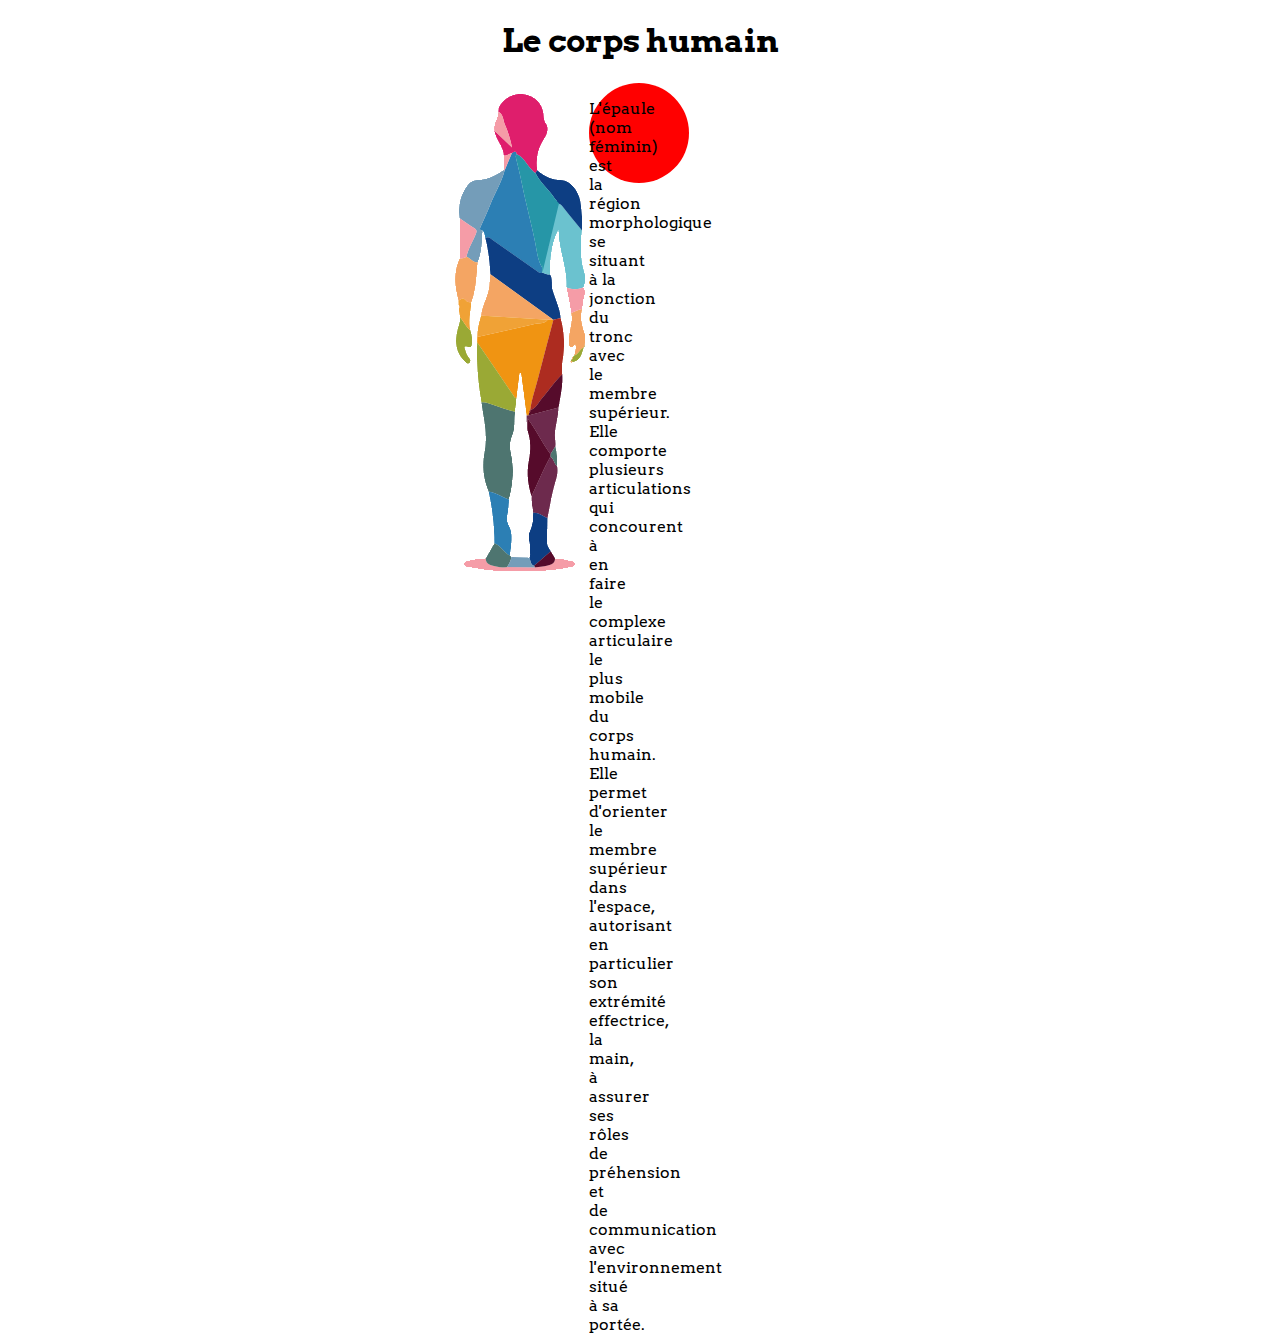
==== Docmyheart/index.html @ 1cd41360 "pre final push" ====
<!DOCTYPE html>
<html lang="fr" dir="ltr">
  <head>
    <meta charset="utf-8">
    <title>Le corps humain</title>
    <link rel="stylesheet" type="text/css" href="css/style.css">
    <link href="https://fonts.googleapis.com/css?family=Arvo" rel="stylesheet">
  </head>
  <body>
    <h1>Le corps humain</h1>
    <main>
      <div id="humain">
        <img id="image" src="image/humain.png" alt="Humain">
      </div>
      <div id="epaule">
        <p class="textepaule"> L'épaule (nom féminin) est la région morphologique se situant à la jonction du tronc avec le membre supérieur. Elle comporte plusieurs articulations qui concourent à en faire le complexe articulaire le plus mobile du corps humain. Elle permet d'orienter le membre supérieur dans l'espace, autorisant en particulier son extrémité effectrice, la main, à assurer ses rôles de préhension et de communication avec l'environnement situé à sa portée.</p>
      </div>
    </main>
  </body>
</html>
---- Docmyheart/css/style.css ----
h1{
  text-align: center;
}
body{
  font-family: 'Arvo', serif;
}
main{
  display: flex;
}
html{
  height: 100px;
}
#humain{
  margin-left: 35%;
  position: relative;
}
#epaule{
  width: 100px;
  height: 100px;
  background: red;
  -moz-border-radius: 50px;
  -webkit-border-radius: 50px;
  border-radius: 50px;
  
}
.textepaule{
  width: 30%;

}



/*#image:hover #epaule{
  display: block;
}*/
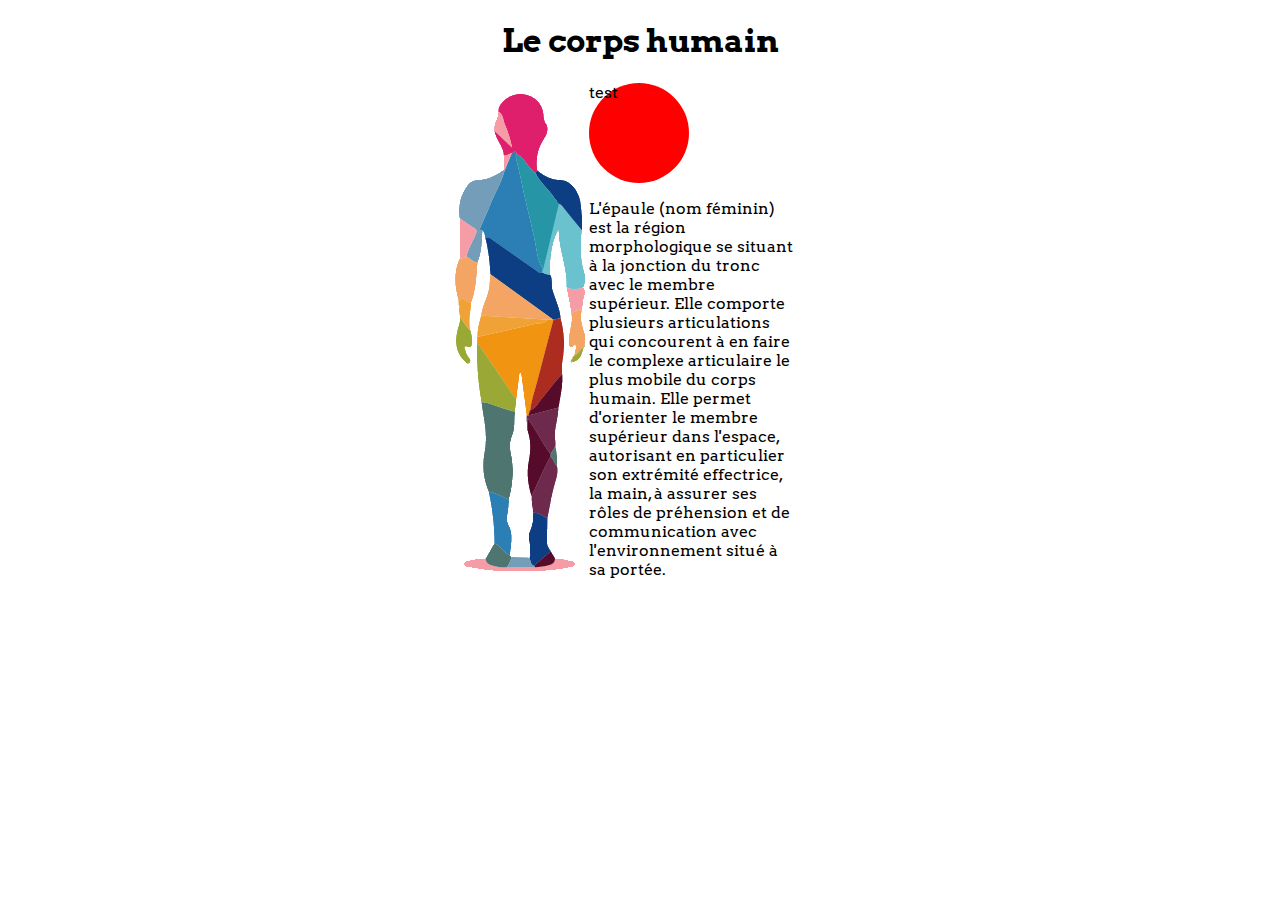
==== commit 19009b1d: "final push" ====
--- a/Docmyheart/index.html
+++ b/Docmyheart/index.html
@@ -12,7 +12,8 @@
       <div id="humain">
         <img id="image" src="image/humain.png" alt="Humain">
       </div>
-      <div id="epaule">
+      <div>
+        <div id="epaule">test</div>
         <p class="textepaule"> L'épaule (nom féminin) est la région morphologique se situant à la jonction du tronc avec le membre supérieur. Elle comporte plusieurs articulations qui concourent à en faire le complexe articulaire le plus mobile du corps humain. Elle permet d'orienter le membre supérieur dans l'espace, autorisant en particulier son extrémité effectrice, la main, à assurer ses rôles de préhension et de communication avec l'environnement situé à sa portée.</p>
       </div>
     </main>
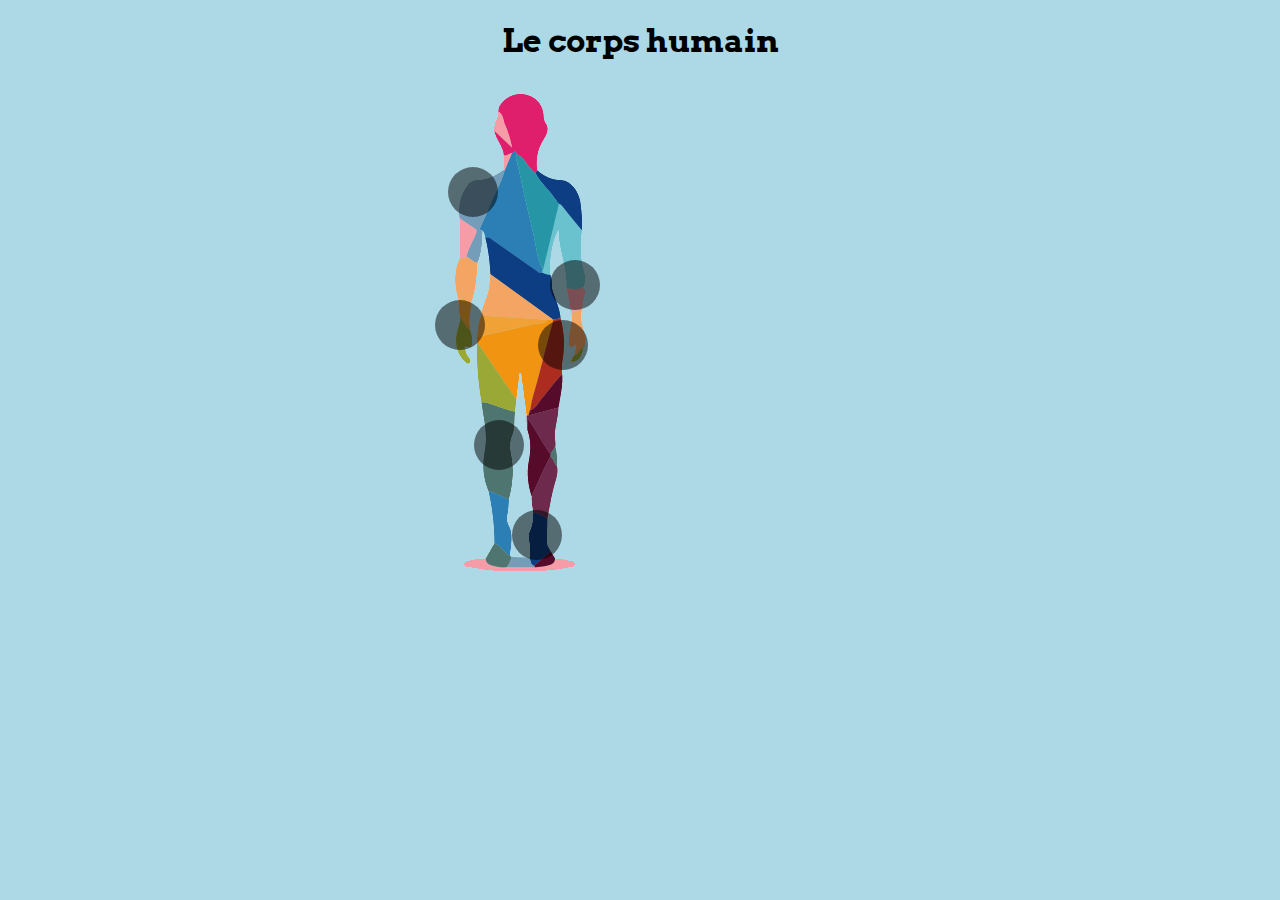
==== commit 1d6b0e9c: "Pre valide" ====
--- a/Docmyheart/index.html
+++ b/Docmyheart/index.html
@@ -12,9 +12,29 @@
       <div id="humain">
         <img id="image" src="image/humain.png" alt="Humain">
       </div>
-      <div>
-        <div id="epaule">test</div>
-        <p class="textepaule"> L'épaule (nom féminin) est la région morphologique se situant à la jonction du tronc avec le membre supérieur. Elle comporte plusieurs articulations qui concourent à en faire le complexe articulaire le plus mobile du corps humain. Elle permet d'orienter le membre supérieur dans l'espace, autorisant en particulier son extrémité effectrice, la main, à assurer ses rôles de préhension et de communication avec l'environnement situé à sa portée.</p>
+      <div class="epaule">
+        <span id="cercleepaule"></span>
+        <p class="textepaule">Epaule: <br><br> L'épaule est la région morphologique se situant à la jonction du tronc avec le membre supérieur. Elle comporte plusieurs articulations qui concourent à en faire le complexe articulaire le plus mobile du corps humain. Elle permet d'orienter le membre supérieur dans l'espace, autorisant en particulier son extrémité effectrice, la main, à assurer ses rôles de préhension et de communication avec l'environnement situé à sa portée.</p>
+      </div>
+      <div class="coude">
+        <span id="cerclecoude"></span>
+        <p class="textcoude">Coude: <br><br>Le coude (ou articulation olécranienne) est la partie du membre supérieur située entre le bras et l'avant-bras. Cette articulation comprend en avant la région du « pli du coude » (ou fosse cubitale). C'est un complexe articulaire synovial du membre supérieur humain reliant le bras à l'avant-bras. Il unit ainsi trois os entre eux : le radius, l'ulna (cubitus) et l'humérus.</p>
+      </div>
+      <div class="poignet">
+        <span id="cerclepoignet"></span>
+        <p class="textpoignet">Poignet: <br><br>Le poignet est une région du membre supérieur située entre la main et l'avant-bras, et contenant le carpe.Élément-clé pour le fonctionnement de la main, il permet les mouvements (c'est-à-dire les changements de place et d’orientation) de la main par rapport à l’avant-bras, transmet les forces appliquées de la main à l’avant-bras, permet d'adapter la capacité de flexion-extension maximale des doigts et de la préhension.</p>
+      </div>
+      <div class="hanche">
+        <span id="cerclehanche"></span>
+        <p class="texthanche">Hanche: <br><br>La hanche ou articulation coxo-fémorale est une articulation (énarthrose) qui permet de joindre la cuisse au bassin. Elle met en jeu deux os : l'os iliaque et le fémur.</p>
+      </div>
+      <div class="genou">
+        <span id="cerclegenou"></span>
+        <p class="textgenou">Genou: <br><br>Le genou est une articulation qui permet de joindre la jambe à la cuisse. Elle met en jeu trois os, le fémur, le tibia et la patella, par le biais de trois articulations, l'articulation fémoro-patellaire et la double articulation fémoro-tibiale</p>
+      </div>
+      <div class="cheville">
+        <span id="cerclecheville"></span>
+        <p class="textcheville">Cheville: <br><br>La cheville ou cou-de-pied est l'articulation qui relie la jambe et le pied.Une cheville adulte est composée, au point de vue osseux, de l'épiphyse inférieure du tibia (malléole interne et plafond), de l'épiphyse inférieure de la fibula (ou péroné) (malléole externe) et du talus (ou astragale). Classiquement, on parle d'articulation supinale de l'arrière pied.</p>
       </div>
     </main>
   </body>
--- a/Docmyheart/css/style.css
+++ b/Docmyheart/css/style.css
@@ -3,6 +3,7 @@
 }
 body{
   font-family: 'Arvo', serif;
+  background-color: lightblue;
 }
 main{
   display: flex;
@@ -14,22 +15,155 @@
   margin-left: 35%;
   position: relative;
 }
-#epaule{
-  width: 100px;
-  height: 100px;
-  background: red;
+
+/*EPAULE*/
+#cercleepaule{
+  width: 50px;
+  height: 50px;
+  background: black;
   -moz-border-radius: 50px;
   -webkit-border-radius: 50px;
   border-radius: 50px;
-  
+  opacity: 0.5;
+  position: absolute;
+  top: 167px;
+  left: 35%;
 }
 .textepaule{
   width: 30%;
-
+  display: none;
+  margin-left: 40px;
+}
+#cercleepaule:hover {
+  background: red;
 }
 
+#cercleepaule:hover + .textepaule{
+  display: block;
+}
 
+/*COUDE*/
+#cerclecoude{
+  width: 50px;
+  height: 50px;
+  background: black;
+  -moz-border-radius: 50px;
+  -webkit-border-radius: 50px;
+  border-radius: 50px;
+  opacity: 0.5;
+  position: absolute;
+  top: 260px;
+  left: 43%;
+}
+.textcoude{
+  width: 30%;
+  display: none;
+  margin-left: 40px;
+}
+#cerclecoude:hover {
+  background: red;
+}
 
-/*#image:hover #epaule{
+#cerclecoude:hover + .textcoude{
   display: block;
-}*/
+}
+/*POIGNET*/
+#cerclepoignet{
+  width: 50px;
+  height: 50px;
+  background: black;
+  -moz-border-radius: 50px;
+  -webkit-border-radius: 50px;
+  border-radius: 50px;
+  opacity: 0.5;
+  position: absolute;
+  top: 300px;
+  left: 34%;
+}
+.textpoignet{
+  width: 30%;
+  display: none;
+  margin-left: 40px;
+}
+#cerclepoignet:hover {
+  background: red;
+}
+
+#cerclepoignet:hover + .textpoignet{
+  display: block;
+}
+/*Hanche*/
+#cerclehanche{
+  width: 50px;
+  height: 50px;
+  background: black;
+  -moz-border-radius: 50px;
+  -webkit-border-radius: 50px;
+  border-radius: 50px;
+  opacity: 0.5;
+  position: absolute;
+  top: 320px;
+  left: 42%;
+}
+.texthanche{
+  width: 30%;
+  display: none;
+  margin-left: 40px;
+}
+#cerclehanche:hover {
+  background: red;
+}
+
+#cerclehanche:hover + .texthanche{
+  display: block;
+}
+/*Genou*/
+#cerclegenou{
+  width: 50px;
+  height: 50px;
+  background: black;
+  -moz-border-radius: 50px;
+  -webkit-border-radius: 50px;
+  border-radius: 50px;
+  opacity: 0.5;
+  position: absolute;
+  top: 420px;
+  left: 37%;
+}
+.textgenou{
+  width: 30%;
+  display: none;
+  margin-left: 40px;
+}
+#cerclegenou:hover {
+  background: red;
+}
+
+#cerclegenou:hover + .textgenou{
+  display: block;
+}
+/*Cheville*/
+#cerclecheville{
+  width: 50px;
+  height: 50px;
+  background: black;
+  -moz-border-radius: 50px;
+  -webkit-border-radius: 50px;
+  border-radius: 50px;
+  opacity: 0.5;
+  position: absolute;
+  top: 510px;
+  left: 40%;
+}
+.textcheville{
+  width: 30%;
+  display: none;
+  margin-left: 40px;
+}
+#cerclecheville:hover {
+  background: red;
+}
+
+#cerclecheville:hover + .textcheville{
+  display: block;
+}
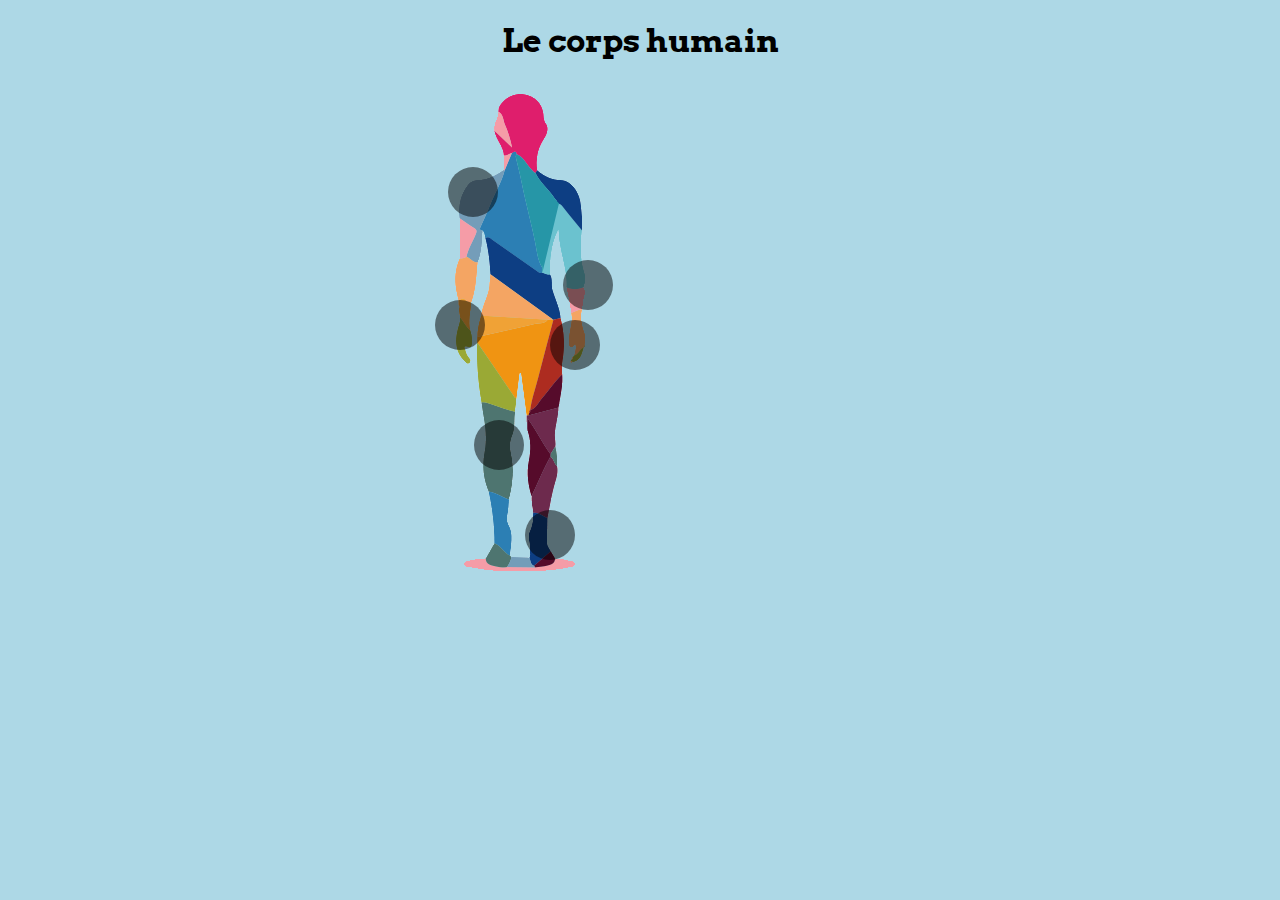
==== commit e7c8acb2: "appel font avant appel css" ====
--- a/Docmyheart/index.html
+++ b/Docmyheart/index.html
@@ -3,8 +3,8 @@
   <head>
     <meta charset="utf-8">
     <title>Le corps humain</title>
+    <link href="https://fonts.googleapis.com/css?family=Arvo" rel="stylesheet">
     <link rel="stylesheet" type="text/css" href="css/style.css">
-    <link href="https://fonts.googleapis.com/css?family=Arvo" rel="stylesheet">
   </head>
   <body>
     <h1>Le corps humain</h1>
--- a/Docmyheart/css/style.css
+++ b/Docmyheart/css/style.css
@@ -53,7 +53,7 @@
   opacity: 0.5;
   position: absolute;
   top: 260px;
-  left: 43%;
+  left: 44%;
 }
 .textcoude{
   width: 30%;
@@ -103,7 +103,7 @@
   opacity: 0.5;
   position: absolute;
   top: 320px;
-  left: 42%;
+  left: 43%;
 }
 .texthanche{
   width: 30%;
@@ -153,7 +153,7 @@
   opacity: 0.5;
   position: absolute;
   top: 510px;
-  left: 40%;
+  left: 41%;
 }
 .textcheville{
   width: 30%;
